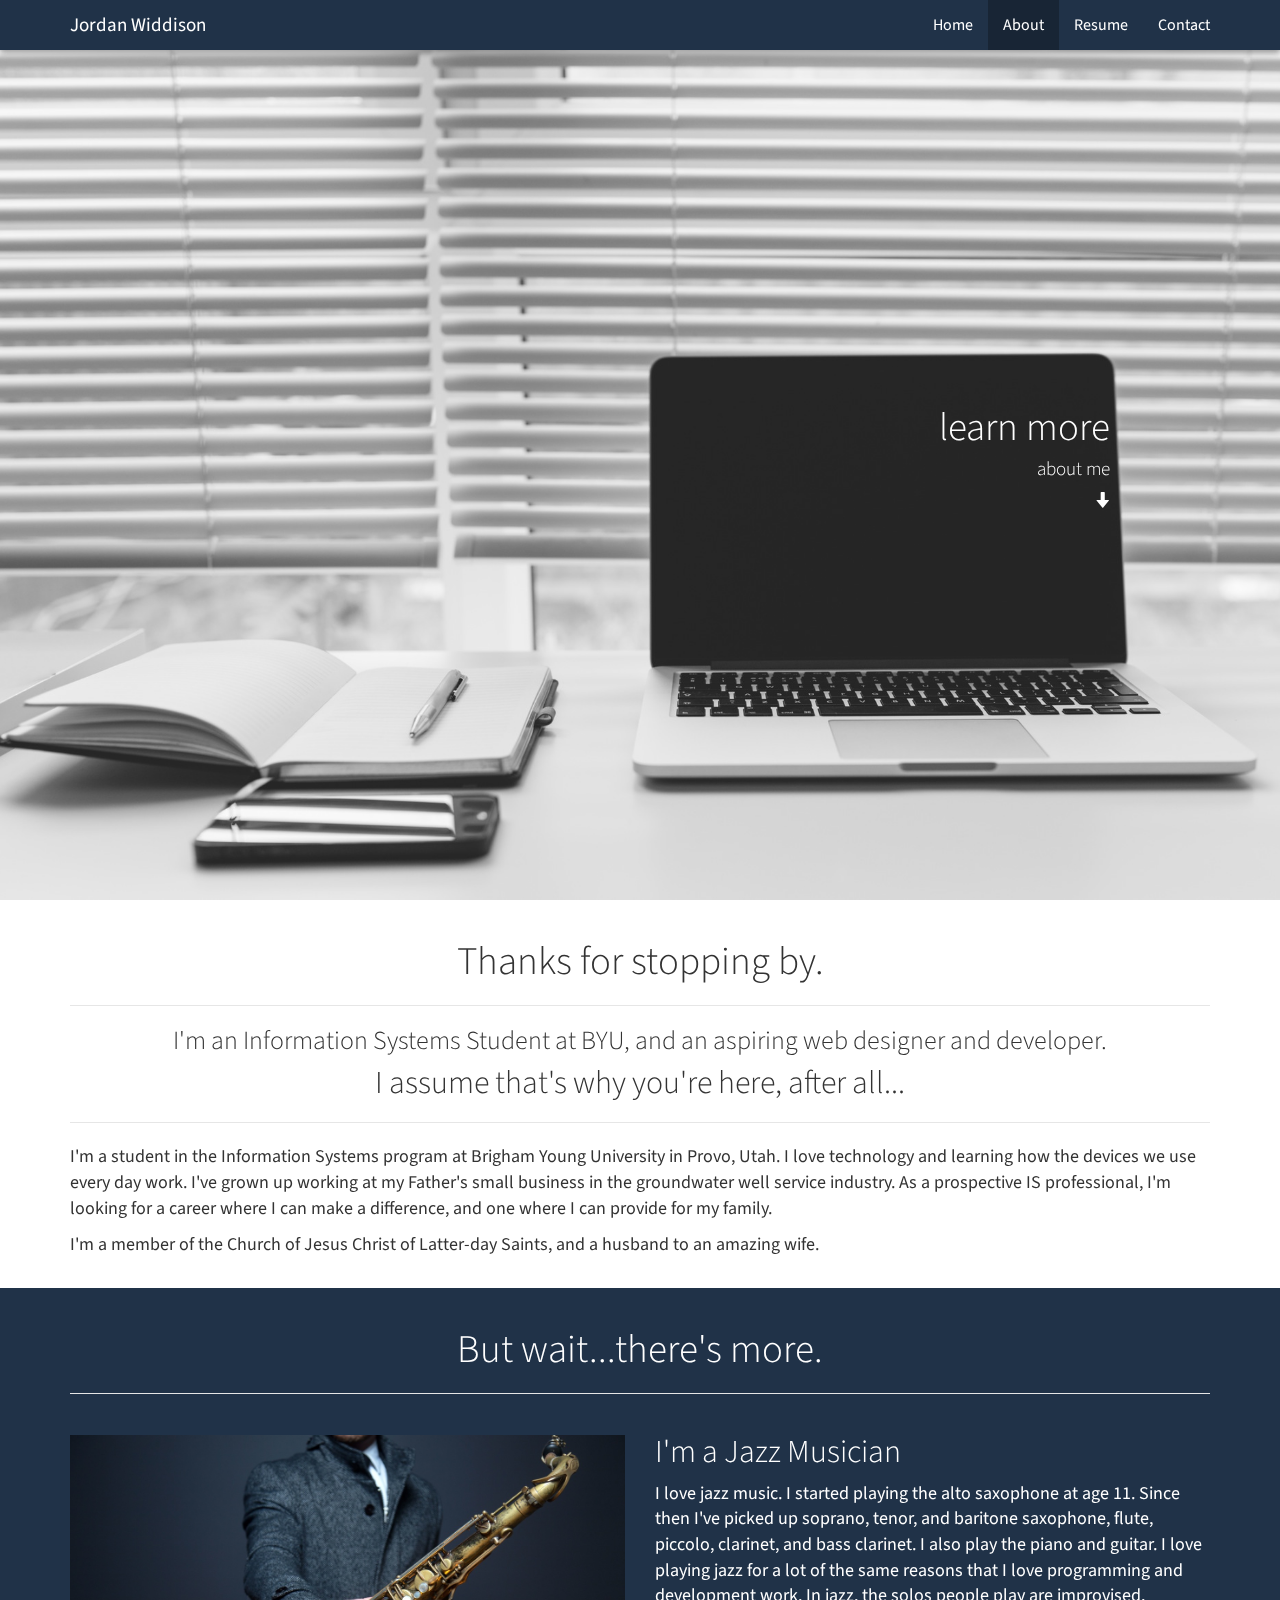
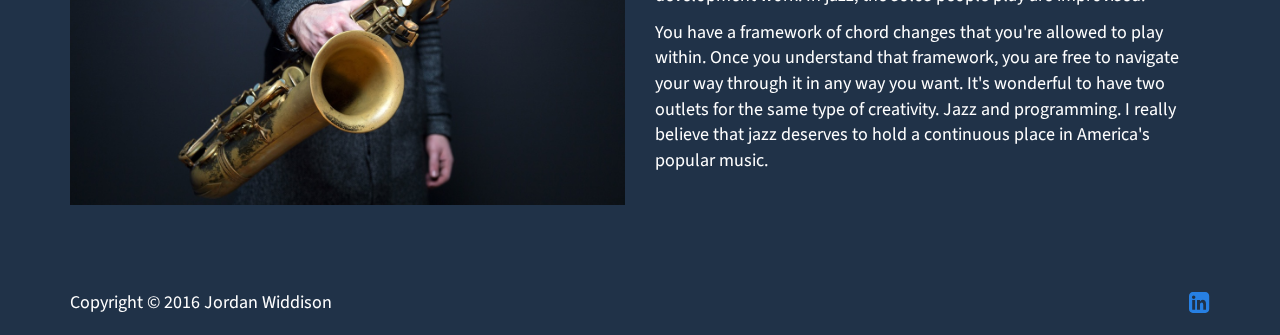
==== about.html @ a9347312 "Fixing the resume a lot.  Removing all the <br /> tags.  'Cause CSS.  Also, Removed a handful of thi" ====
<!DOCTYPE html>
<html>
  <head>
    <title>About - Jordan Widdison</title>
    <meta charset="utf-8">
    <meta http-equiv="X-UA-Compatible" content="IE=edge">
    <meta http-equiv="Content-Type" content="text/html; charset=UTF-8">
    <meta name="HandheldFriendly" content="True">
    <meta name="MobileOptimized" content="320">
    <meta name="viewport" content="initial-scale=1.0, minimum-scale=1.0, user-scalable=0">
    <meta name="apple-mobile-web-app-capable" content="yes">
    <meta name="viewport" content="width=device-width, initial-scale=1.0">
    <link rel="icon" type="img/ico" href="media/pics/j.ico">
    <!-- CSS -->
    <link rel="stylesheet" type="text/css" href="media/bootstrap/css/bootstrap.min.css">
    <link rel="stylesheet" href="https://maxcdn.bootstrapcdn.com/font-awesome/4.6.1/css/font-awesome.min.css">
    <link rel="stylesheet" type="text/css" href="media/animate.css">
    <link rel="stylesheet" type="text/css" href="styles/base.css" />
    <link rel="stylesheet" type="text/css" href="styles/about.css" />
  </head>
  <body>
    <header>
      <div class="navbar navbar-inverse navbar-fixed-top">
        <div class="container">
          <div class="navbar-header">
            <button type="button" class="navbar-toggle" data-toggle="collapse" data-target=".navbar-collapse">
              <span class="sr-only">Toggle navigation</span>
              <span class="icon-bar"></span>
              <span class="icon-bar"></span>
              <span class="icon-bar"></span>
            </button>
          <a class="navbar-brand" href="/">Jordan Widdison</a>
          </div>
          <div class="collapse navbar-collapse navbar-ex1-collapse">
            <ul class="nav navbar-nav navbar-right">
              <li class=""><a href="/">Home</a></li>
              <li class="active"><a href="/about">About</a></li>
              <li class=""><a href="/resume">Resume</a></li>
              <li class=""><a href="/contact">Contact</a></li>
            </ul>
          </div>
        </div>
      </div>
    </header>

    <!-- Parallax Cover Image -->
    <div class="top_cover parallax-window" data-parallax="scroll" data-image-src="media/pics/macbook_5.jpg">
      <div class="container">
        <div class="row">
          <div class="col-md-12 text-right animated fadeIn">
            <div id="top_cover_text" class="text-right white">
              <h1>learn more</h1>
              <h4>about me</h4>
              <span class="glyphicon glyphicon-arrow-down"></span>
            </div>
          </div>
        </div>
      </div>
    </div>

    <!-- Main body content -->
    <div class="container">
      <div class="row">
        <div class="col-md-12">
          <h1 class="text-center">Thanks for stopping by.</h1>
          <hr />
          <h3 class="text-center">I'm an Information Systems Student at BYU, and an aspiring web designer and developer.</h3>
          <h2 class="text-center">I assume that's why you're here, after all...</h2>
          <hr />
          <p>I'm a student in the Information Systems program at Brigham Young University in Provo, Utah.  I love technology and learning how the devices we use every day work.  I've grown up working at my Father's small business in the groundwater well service industry. As a prospective IS professional, I'm looking for a career where I can make a difference, and one where I can provide for my family.</p>
          <p>I'm a member of the Church of Jesus Christ of Latter-day Saints, and a husband to an amazing wife.</p>
        </div>
      </div>
    </div>

    <div class="inverse_section">
      <div class="container">
        <div class="row">
          <div class="col-md-12">
            <h1 class="text-center">But wait...there's more.</h1>
            <hr />
            <div class="row">
              <div class="col-md-6">
                <img src="media/pics/saxophone.jpg" class="img-responsive center-block">
              </div>
              <div class="col-md-6">
                <h2>I'm a Jazz Musician</h2>
                <p>I love jazz music. I started playing the alto saxophone at age 11. Since then I've picked up soprano, tenor, and baritone saxophone, flute, piccolo, clarinet, and bass clarinet. I also play the piano and guitar. I love playing jazz for a lot of the same reasons that I love programming and development work. In jazz, the solos people play are improvised. </p>
                <p>You have a framework of chord changes that you're allowed to play within. Once you understand that framework, you are free to navigate your way through it in any way you want.  It's wonderful to have two outlets for the same type of creativity. Jazz and programming. I really believe that jazz deserves to hold a continuous place in America's popular music.</p>
              </div>
            </div>
          </div>
        </div>
      </div>

      <!-- Footer -->
      <footer>
        <div class="container">
          <div class="row">
            <div class="col-md-12">
              <p style="display:inline;">Copyright &copy; 2016 Jordan Widdison</p>
              <a href="https://www.linkedin.com/in/jordanwiddison"><i class="fa fa-linkedin-square fa-2x pull-right"></i></a>
            </div>
          </div>
        </div>
      </footer>

    </div><!-- inverse_section -->

    <!-- JavaScript -->
    <script src="http://ajax.googleapis.com/ajax/libs/jquery/1.9.1/jquery.min.js"></script>
    <script src="media/bootstrap/js/bootstrap.min.js"></script>
    <script src="media/parallax.min.js"></script>
    <script src="scripts/base.js"></script>

  </body>
</html>
---- styles/base.css ----
body{
  font-size: 16px;
}

h2{
  margin-top:0px;
}

img{
  margin-bottom:25px;
}

p{
  font-size:18px;
}

footer{
  font-size:.75em;
}

.navbar-inverse{
  background-color:#203248;
  border-bottom:none;
  box-shadow: 0 3px 6px rgba(0,0,0,0.16), 0 3px 6px rgba(0,0,0,0.23);
}

.navbar-inverse .navbar-nav>.active>a{
  background-color: #182535;
}

.row{
  padding-top:20px;
  padding-bottom:20px;
}

.white{
  color:white;
}

.pad{
  min-height:100px;
}

.top_cover{
  background-attachment: fixed;
  background-size:cover;
  background-position:center;
  /*To center content vertically*/
  /*display: flex;
  flex-direction: column;
  justify-content: center;*/
}

#top_cover_text{
  margin-top:26%;
}

.inverse_section{
  background-color:#203248;
  color:white;
}

.parallax-window {
  min-height: 700px;
  background: transparent;
}
---- styles/about.css ----
.top_cover{
  background-position: right;
  display: flex;
  flex-direction: column;
  justify-content: center;
}

#top_cover_text{
  margin-top:0%;
  margin-right:100px;
}
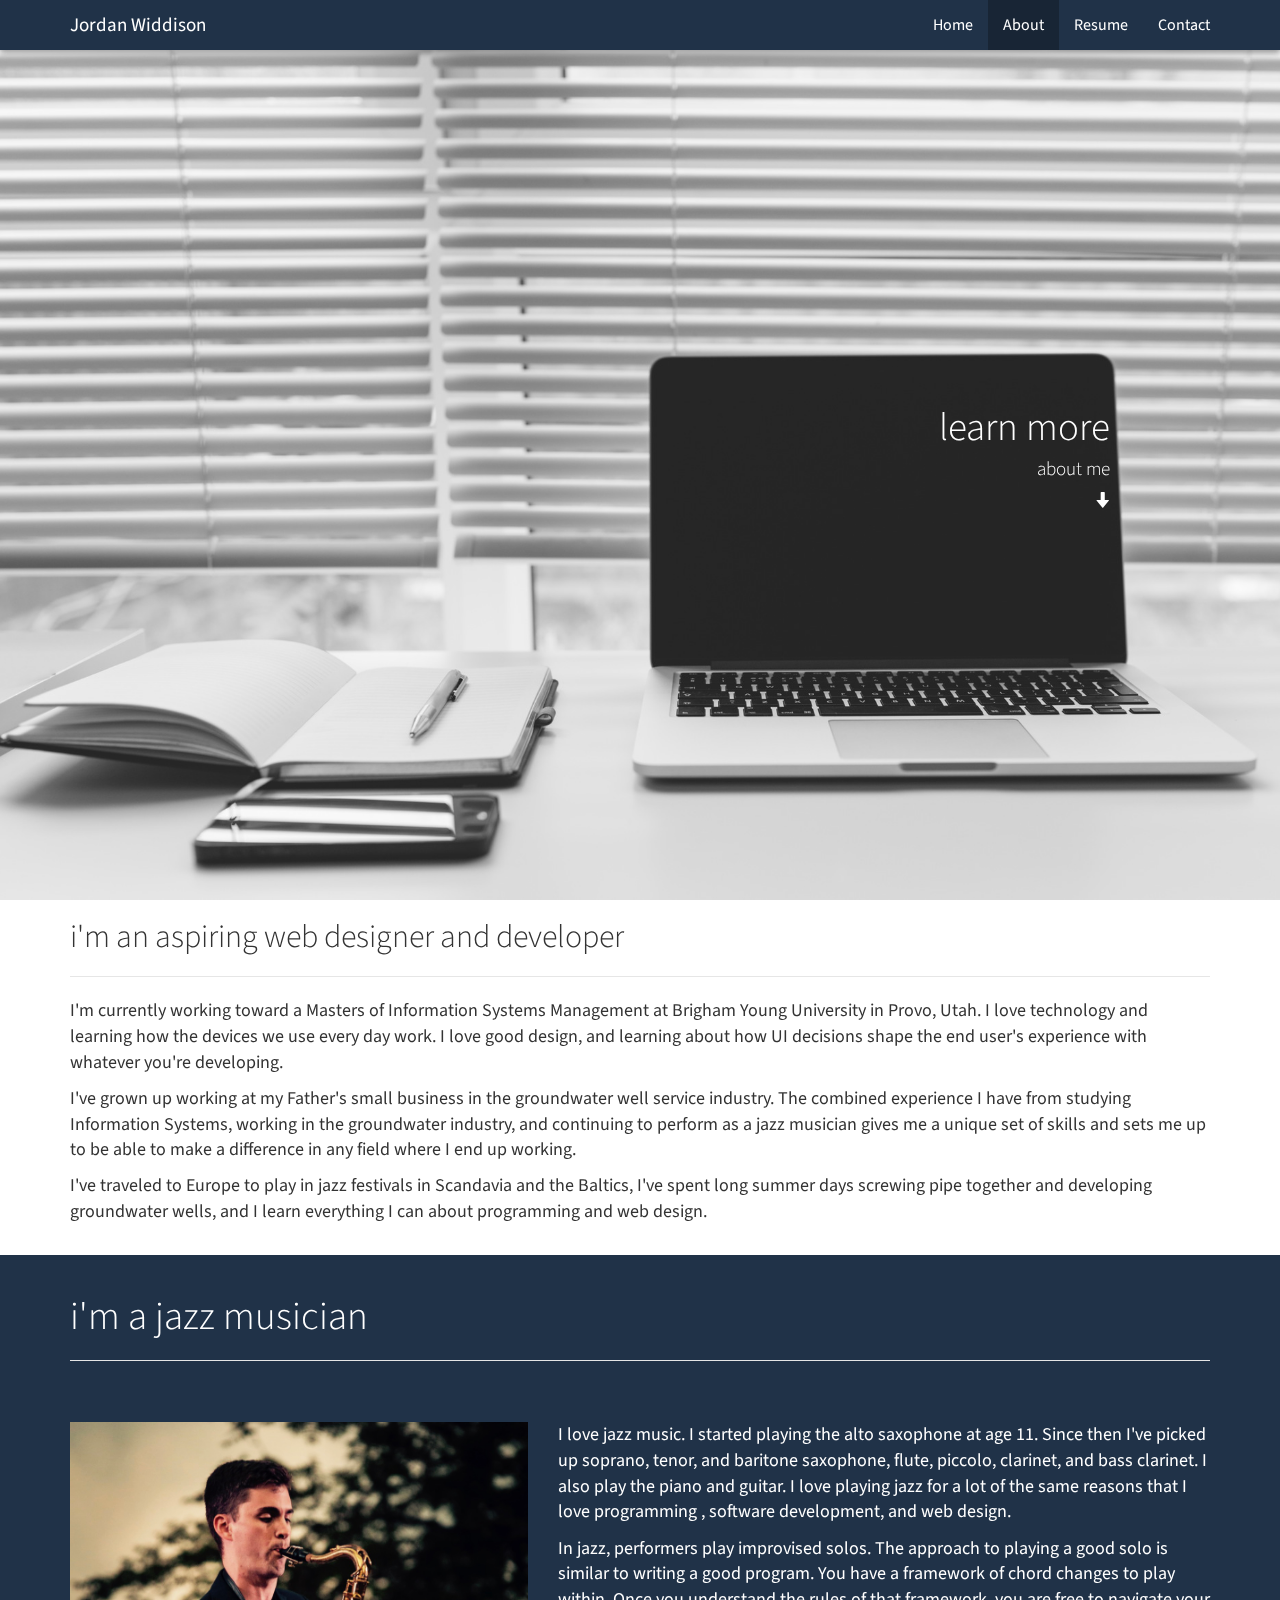
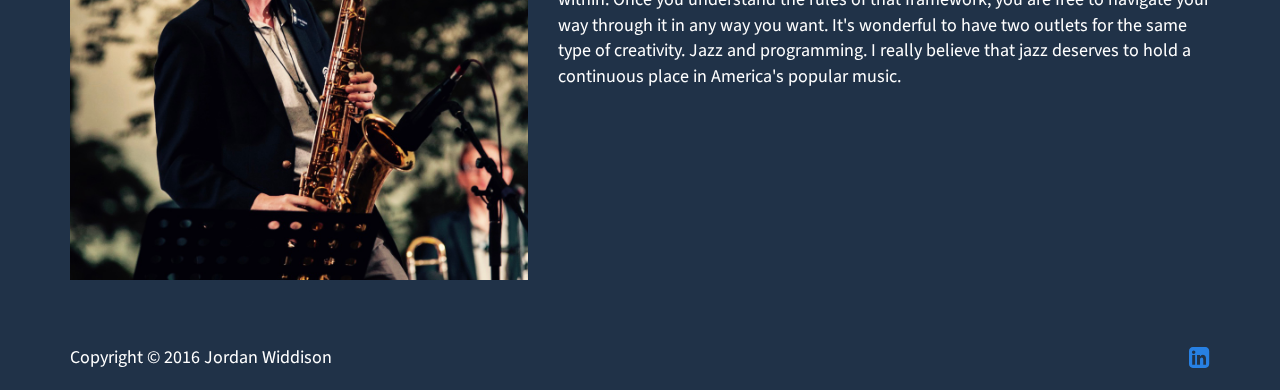
==== commit f063cf5b: "Working on the about page.  Changed a few pictures, and re-writing the content on the about page so " ====
--- a/about.html
+++ b/about.html
@@ -58,17 +58,14 @@
       </div>
     </div>
 
-    <!-- Main body content -->
     <div class="container">
       <div class="row">
         <div class="col-md-12">
-          <h1 class="text-center">Thanks for stopping by.</h1>
+          <h2>i'm an aspiring web designer and developer</h2>
           <hr />
-          <h3 class="text-center">I'm an Information Systems Student at BYU, and an aspiring web designer and developer.</h3>
-          <h2 class="text-center">I assume that's why you're here, after all...</h2>
-          <hr />
-          <p>I'm a student in the Information Systems program at Brigham Young University in Provo, Utah.  I love technology and learning how the devices we use every day work.  I've grown up working at my Father's small business in the groundwater well service industry. As a prospective IS professional, I'm looking for a career where I can make a difference, and one where I can provide for my family.</p>
-          <p>I'm a member of the Church of Jesus Christ of Latter-day Saints, and a husband to an amazing wife.</p>
+          <p>I'm currently working toward a Masters of Information Systems Management at Brigham Young University in Provo, Utah.  I love technology and learning how the devices we use every day work.  I love good design, and learning about how UI decisions shape the end user's experience with whatever you're developing.</p>
+          <p>I've grown up working at my Father's small business in the groundwater well service industry. The combined experience I have from studying Information Systems, working in the groundwater industry, and continuing to perform as a jazz musician gives me a unique set of skills and sets me up to be able to make a difference in any field where I end up working.</p>
+          <p>I've traveled to Europe to play in jazz festivals in Scandavia and the Baltics, I've spent long summer days screwing pipe together and developing groundwater wells, and I learn everything I can about programming and web design.</p>
         </div>
       </div>
     </div>
@@ -77,18 +74,17 @@
       <div class="container">
         <div class="row">
           <div class="col-md-12">
-            <h1 class="text-center">But wait...there's more.</h1>
+            <h1>i'm a jazz musician</h1>
             <hr />
-            <div class="row">
-              <div class="col-md-6">
-                <img src="media/pics/saxophone.jpg" class="img-responsive center-block">
-              </div>
-              <div class="col-md-6">
-                <h2>I'm a Jazz Musician</h2>
-                <p>I love jazz music. I started playing the alto saxophone at age 11. Since then I've picked up soprano, tenor, and baritone saxophone, flute, piccolo, clarinet, and bass clarinet. I also play the piano and guitar. I love playing jazz for a lot of the same reasons that I love programming and development work. In jazz, the solos people play are improvised. </p>
-                <p>You have a framework of chord changes that you're allowed to play within. Once you understand that framework, you are free to navigate your way through it in any way you want.  It's wonderful to have two outlets for the same type of creativity. Jazz and programming. I really believe that jazz deserves to hold a continuous place in America's popular music.</p>
-              </div>
-            </div>
+          </div>
+        </div>
+        <div class="row">
+          <div class="col-md-5">
+            <img src="media/pics/jazz.jpg" class="img-responsive center-block">
+          </div>
+          <div class="col-md-7">
+            <p>I love jazz music. I started playing the alto saxophone at age 11. Since then I've picked up soprano, tenor, and baritone saxophone, flute, piccolo, clarinet, and bass clarinet. I also play the piano and guitar. I love playing jazz for a lot of the same reasons that I love programming , software development, and web design.</p>
+            <p>In jazz, performers play improvised solos.  The approach to playing a good solo is similar to writing a good program. You have a framework of chord changes to play within. Once you understand the rules of that framework, you are free to navigate your way through it in any way you want.  It's wonderful to have two outlets for the same type of creativity. Jazz and programming. I really believe that jazz deserves to hold a continuous place in America's popular music.</p>
           </div>
         </div>
       </div>
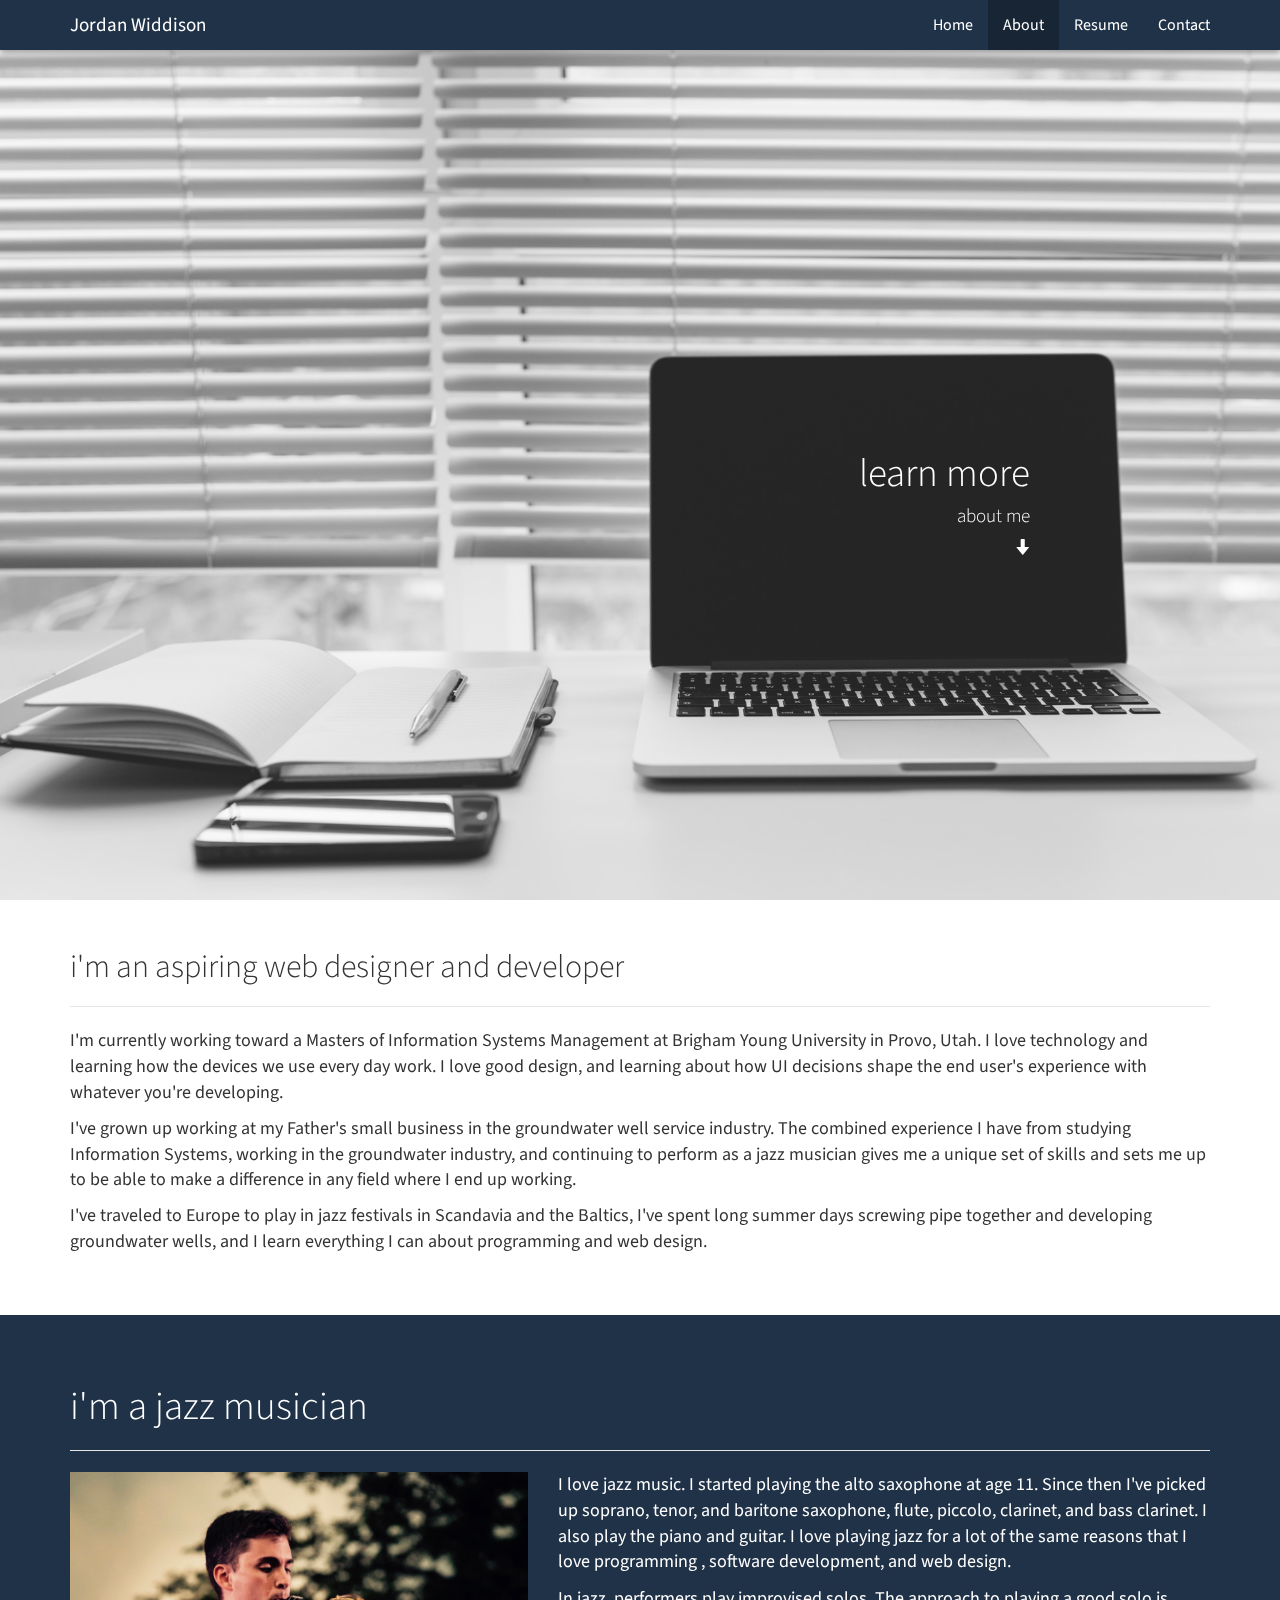
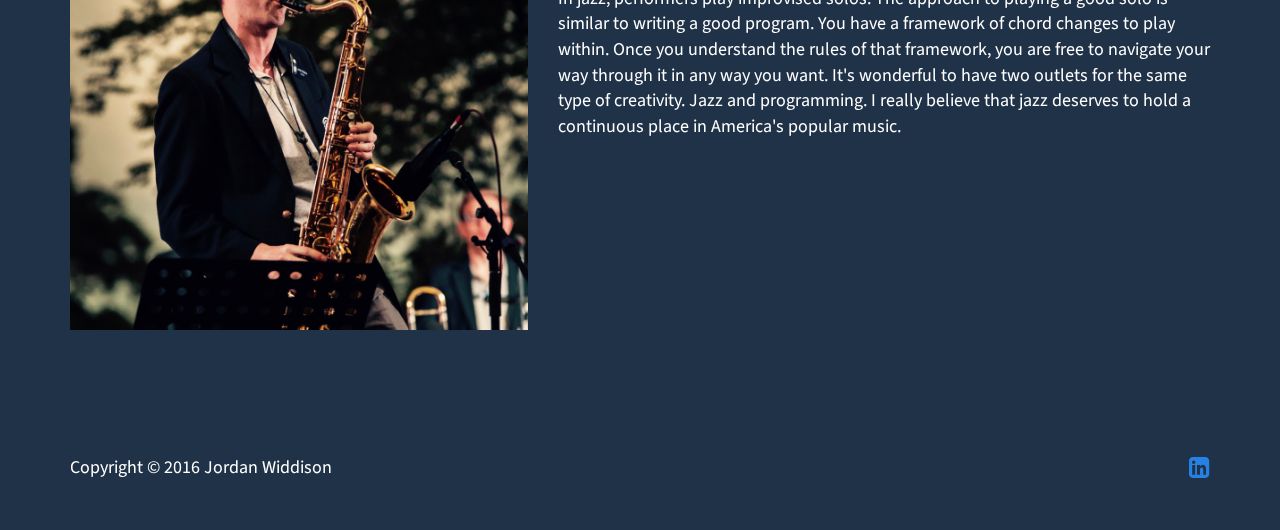
==== commit a8b2bd0d: "Just a few more changes to the about page.  Still not settled on anything yet for sure." ====
--- a/about.html
+++ b/about.html
@@ -77,8 +77,6 @@
             <h1>i'm a jazz musician</h1>
             <hr />
           </div>
-        </div>
-        <div class="row">
           <div class="col-md-5">
             <img src="media/pics/jazz.jpg" class="img-responsive center-block">
           </div>
--- a/styles/about.css
+++ b/styles/about.css
@@ -1,11 +1,15 @@
 .top_cover{
-  background-position: right;
+  background-position: center;
   display: flex;
   flex-direction: column;
   justify-content: center;
 }
 
 #top_cover_text{
-  margin-top:0%;
-  margin-right:100px;
+  margin-top:10%;
+  margin-right:180px;
 }
+
+.row{
+  padding: 50px 0;
+}
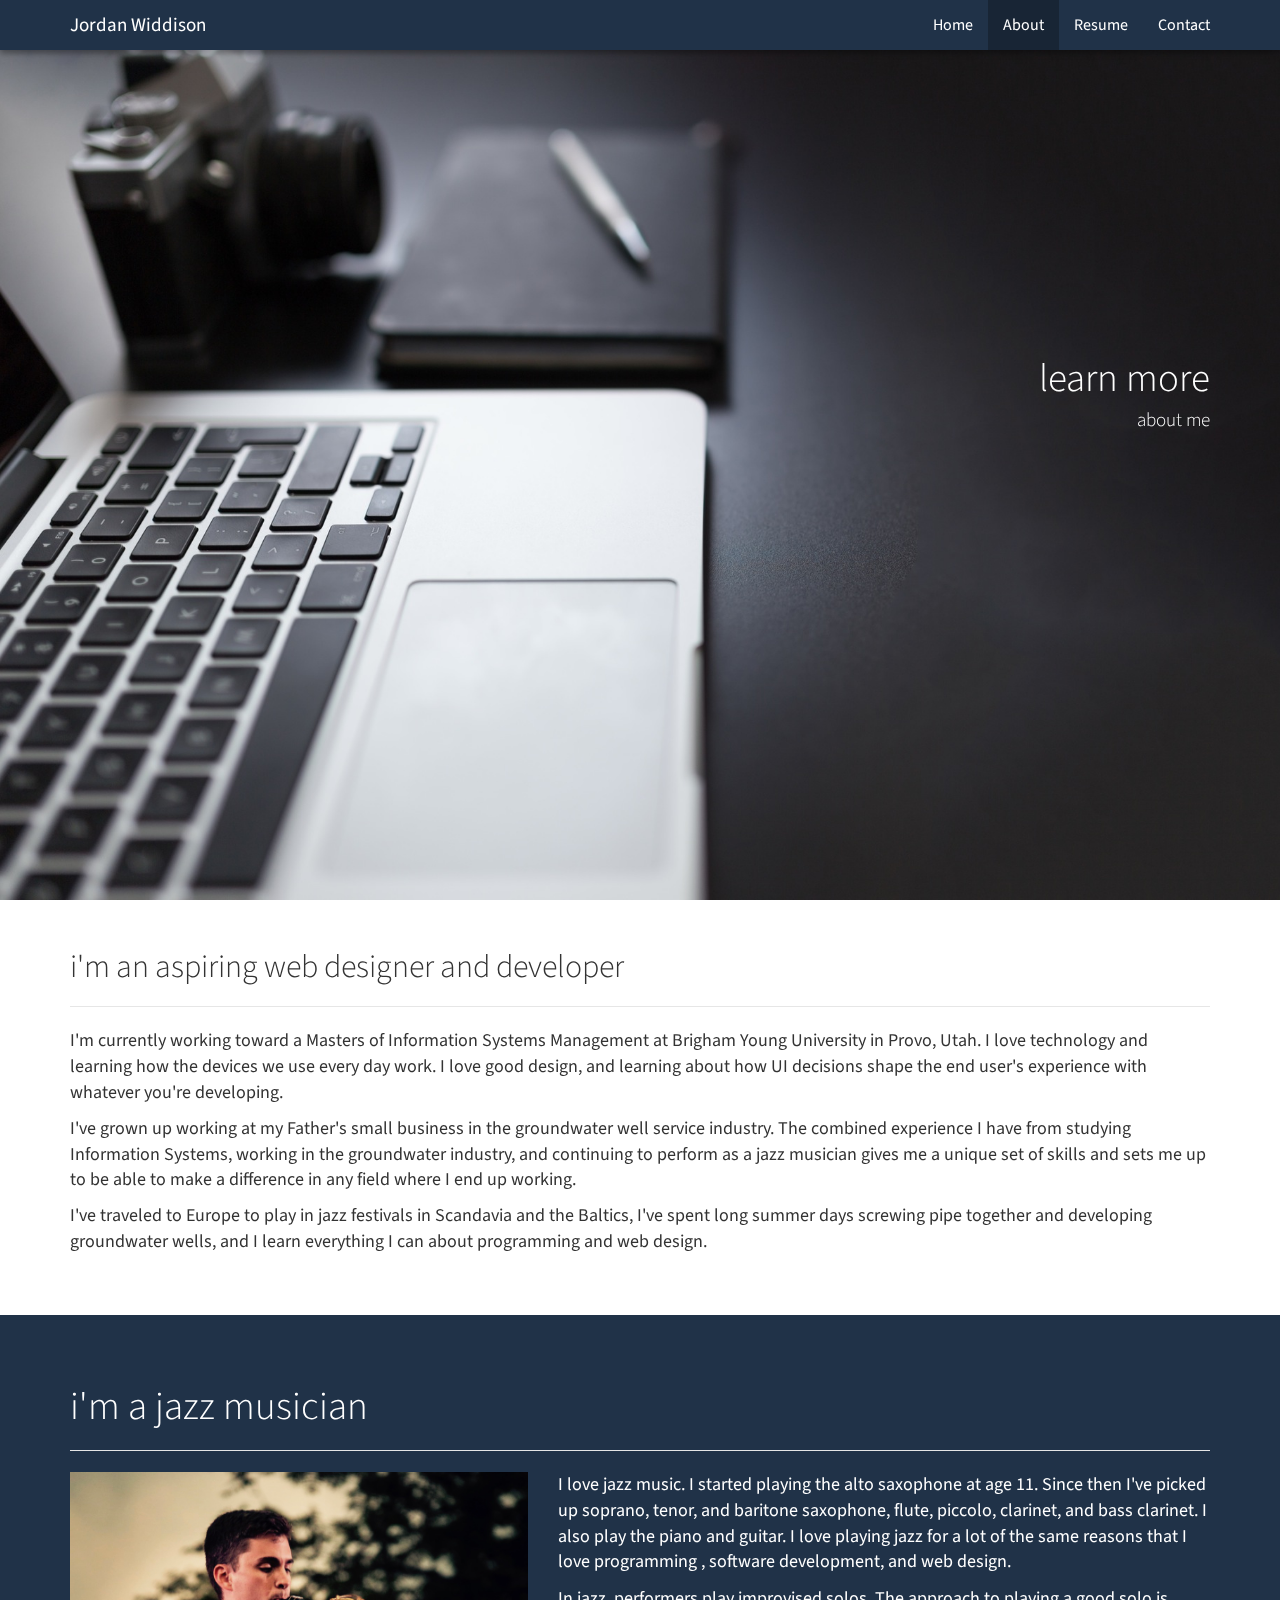
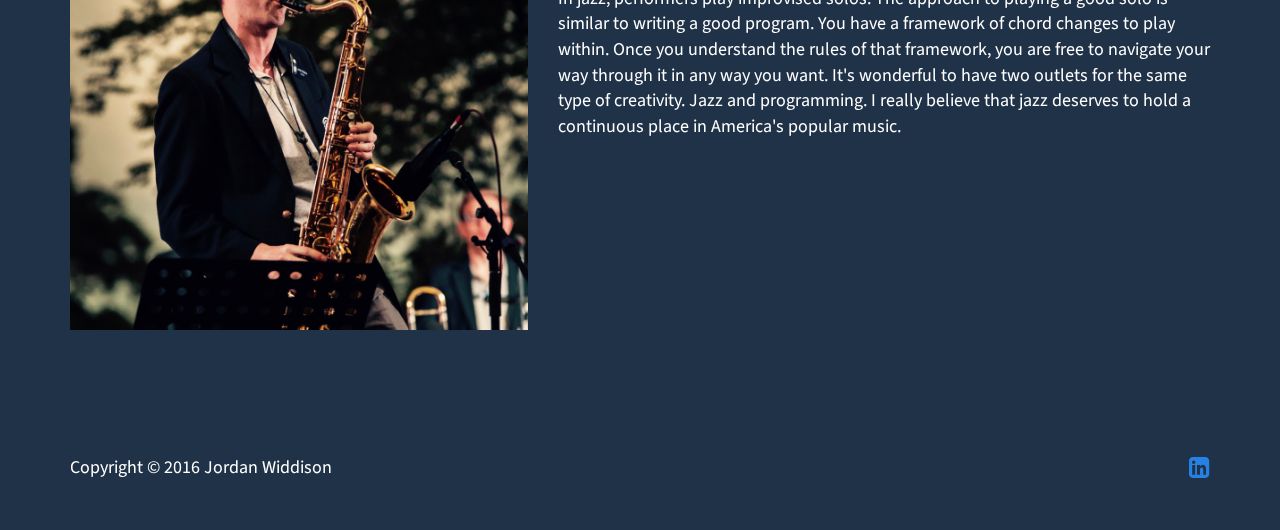
==== commit 4c25abe9: "More UI changes.  Toying with different pictures and stuff.  Gonna push it up to the develop.jordanw" ====
--- a/about.html
+++ b/about.html
@@ -44,14 +44,14 @@
     </header>
 
     <!-- Parallax Cover Image -->
-    <div class="top_cover parallax-window" data-parallax="scroll" data-image-src="media/pics/macbook_5.jpg">
+    <div class="top_cover parallax-window" data-parallax="scroll" data-image-src="media/pics/macbook_9.jpg">
       <div class="container">
         <div class="row">
           <div class="col-md-12 text-right animated fadeIn">
             <div id="top_cover_text" class="text-right white">
               <h1>learn more</h1>
               <h4>about me</h4>
-              <span class="glyphicon glyphicon-arrow-down"></span>
+              <!-- <span class="glyphicon glyphicon-arrow-down"></span> -->
             </div>
           </div>
         </div>
--- a/styles/about.css
+++ b/styles/about.css
@@ -1,13 +1,13 @@
 .top_cover{
-  background-position: center;
+  /*background-position: center;
   display: flex;
   flex-direction: column;
-  justify-content: center;
+  justify-content: center;*/
 }
 
 #top_cover_text{
-  margin-top:10%;
-  margin-right:180px;
+  margin-top:27%;
+  /*margin-right:180px;*/
 }
 
 .row{
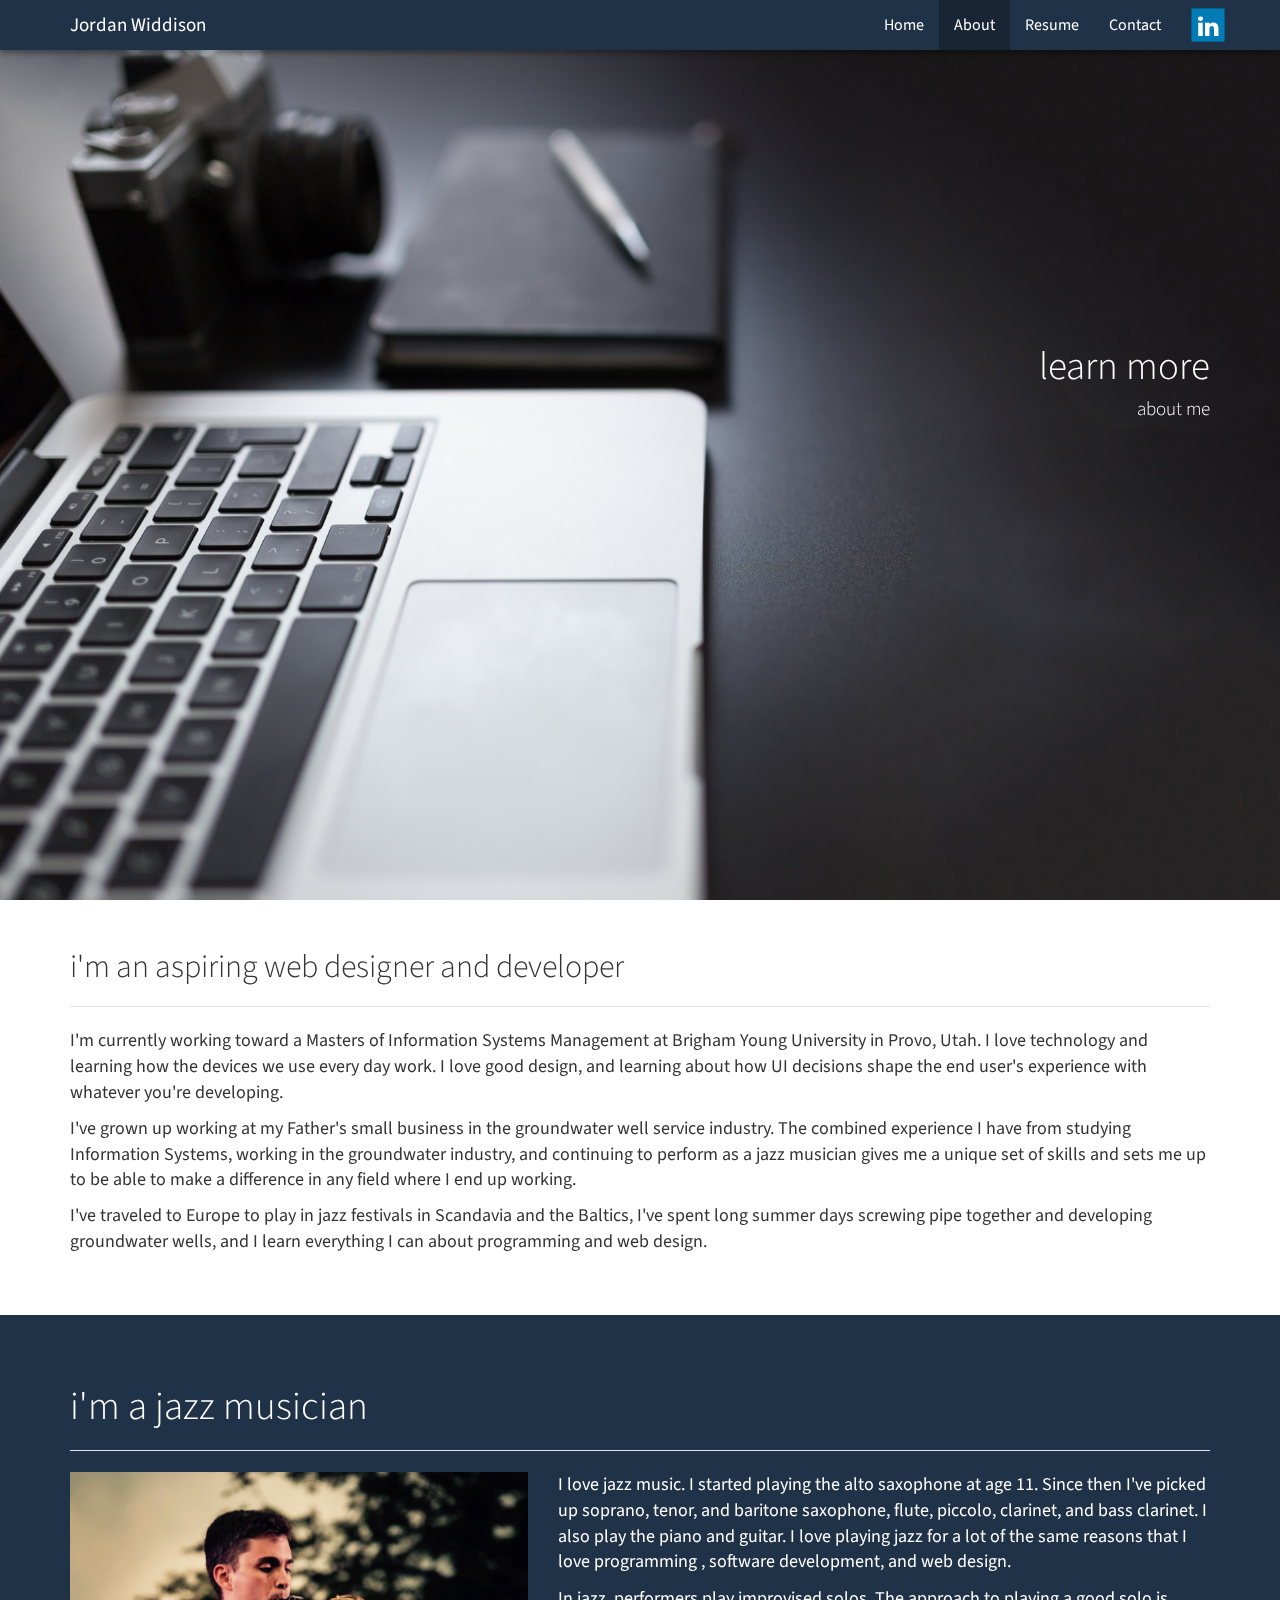
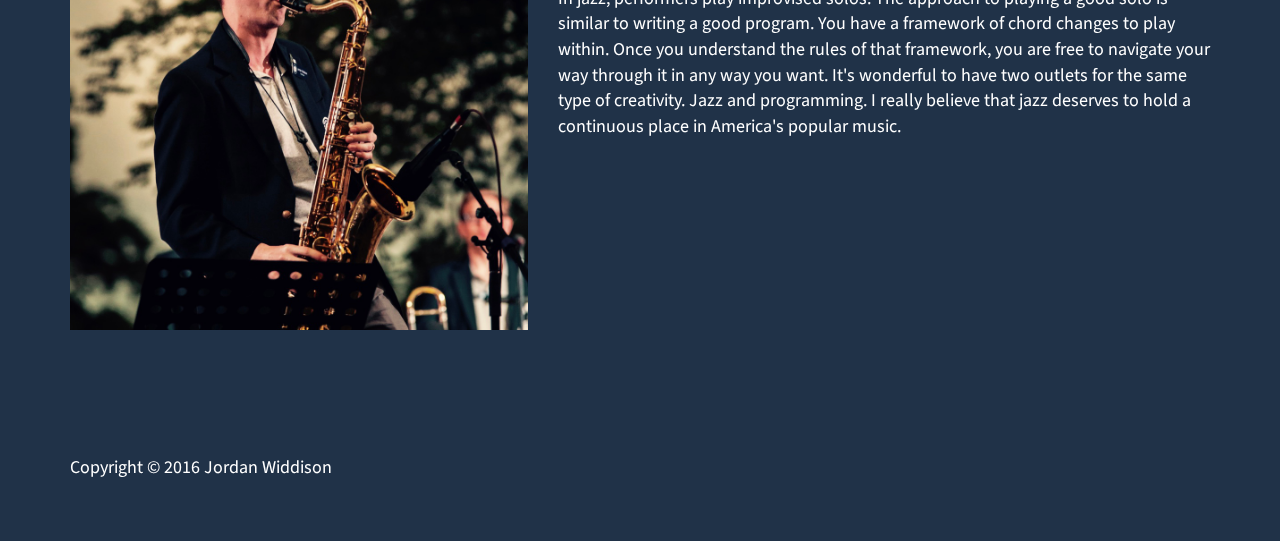
==== commit f6d940ef: "Added social media button to menu bar on the top, and pulled it out of footer." ====
--- a/about.html
+++ b/about.html
@@ -14,6 +14,7 @@
     <!-- CSS -->
     <link rel="stylesheet" type="text/css" href="media/bootstrap/css/bootstrap.min.css">
     <link rel="stylesheet" href="https://maxcdn.bootstrapcdn.com/font-awesome/4.6.1/css/font-awesome.min.css">
+    <link rel="stylesheet" type="text/css" href="media/bootstrap-social.css" />
     <link rel="stylesheet" type="text/css" href="media/animate.css">
     <link rel="stylesheet" type="text/css" href="styles/base.css" />
     <link rel="stylesheet" type="text/css" href="styles/about.css" />
@@ -37,6 +38,11 @@
               <li class="active"><a href="/about">About</a></li>
               <li class=""><a href="/resume">Resume</a></li>
               <li class=""><a href="/contact">Contact</a></li>
+              <li class="">
+                <a class="btn btn-social-icon btn-linkedin" id="linkedin_button" href="https://www.linkedin.com/in/jordanwiddison">
+                  <span class="fa fa-linkedin"></span>
+                </a>
+              </li>
             </ul>
           </div>
         </div>
@@ -51,7 +57,6 @@
             <div id="top_cover_text" class="text-right white">
               <h1>learn more</h1>
               <h4>about me</h4>
-              <!-- <span class="glyphicon glyphicon-arrow-down"></span> -->
             </div>
           </div>
         </div>
@@ -92,8 +97,7 @@
         <div class="container">
           <div class="row">
             <div class="col-md-12">
-              <p style="display:inline;">Copyright &copy; 2016 Jordan Widdison</p>
-              <a href="https://www.linkedin.com/in/jordanwiddison"><i class="fa fa-linkedin-square fa-2x pull-right"></i></a>
+              <p>Copyright &copy; 2016 Jordan Widdison</p>
             </div>
           </div>
         </div>
--- a/styles/base.css
+++ b/styles/base.css
@@ -61,6 +61,12 @@
 }
 
 .parallax-window {
-  min-height: 700px;
+  min-height: 300px;
   background: transparent;
 }
+
+#linkedin_button{
+  margin-top:8px;
+  border-radius:2px;
+  margin-left:15px;
+}
--- a/styles/about.css
+++ b/styles/about.css
@@ -6,8 +6,7 @@
 }
 
 #top_cover_text{
-  margin-top:27%;
-  /*margin-right:180px;*/
+  margin-top:26%;
 }
 
 .row{
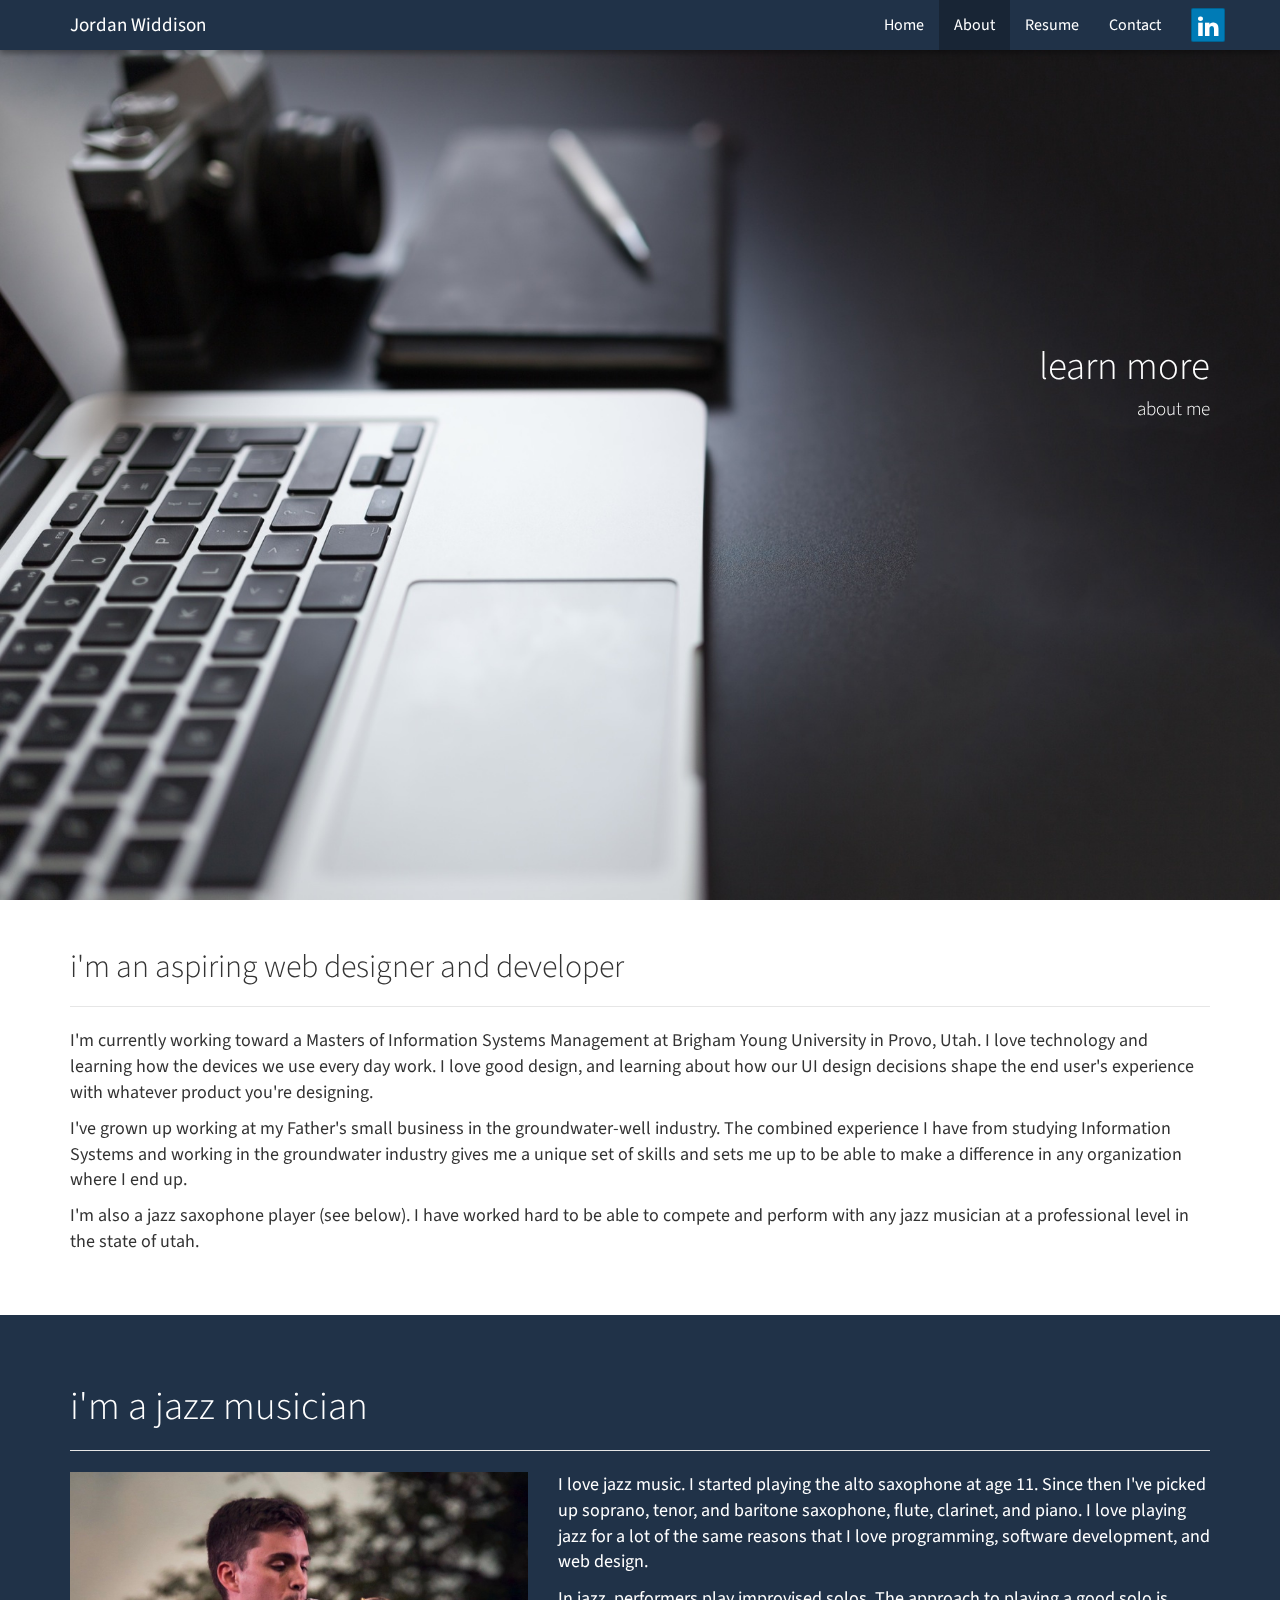
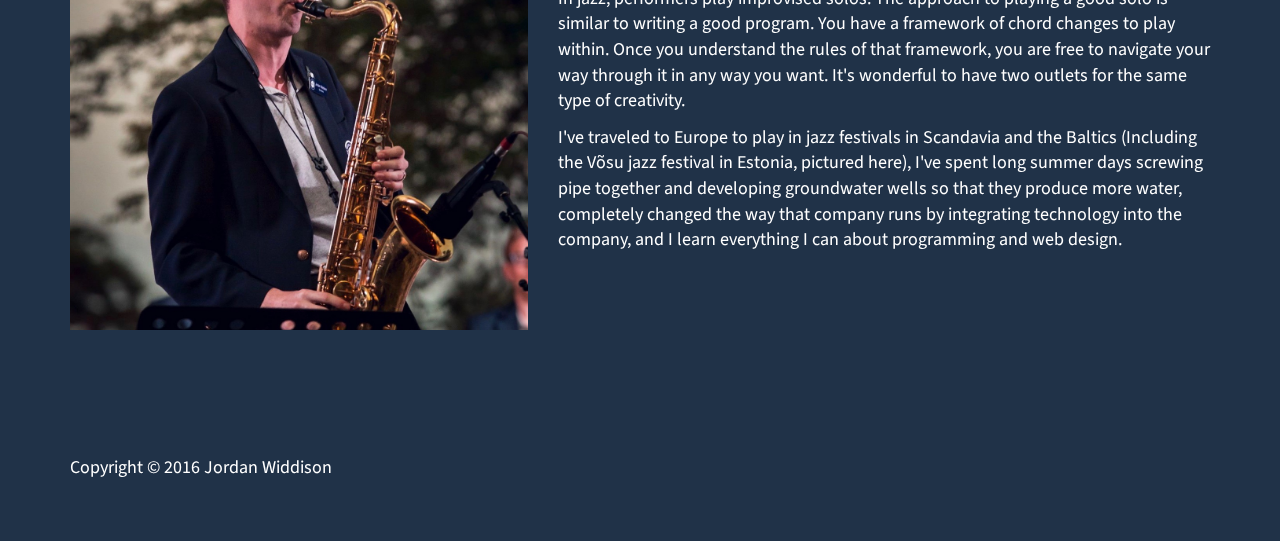
==== commit af89773a: "Slight refactoring of top_cover_text classes (pulling class names out of enclosing div, to be more d" ====
--- a/about.html
+++ b/about.html
@@ -12,10 +12,10 @@
     <meta name="viewport" content="width=device-width, initial-scale=1.0">
     <link rel="icon" type="img/ico" href="media/pics/j.ico">
     <!-- CSS -->
-    <link rel="stylesheet" type="text/css" href="media/bootstrap/css/bootstrap.min.css">
-    <link rel="stylesheet" href="https://maxcdn.bootstrapcdn.com/font-awesome/4.6.1/css/font-awesome.min.css">
+    <link rel="stylesheet" type="text/css" href="media/bootstrap/css/bootstrap.min.css" />
+    <link rel="stylesheet" href="https://maxcdn.bootstrapcdn.com/font-awesome/4.6.1/css/font-awesome.min.css" />
     <link rel="stylesheet" type="text/css" href="media/bootstrap-social.css" />
-    <link rel="stylesheet" type="text/css" href="media/animate.css">
+    <link rel="stylesheet" type="text/css" href="media/animate.css" />
     <link rel="stylesheet" type="text/css" href="styles/base.css" />
     <link rel="stylesheet" type="text/css" href="styles/about.css" />
   </head>
@@ -53,8 +53,8 @@
     <div class="top_cover parallax-window" data-parallax="scroll" data-image-src="media/pics/macbook_9.jpg">
       <div class="container">
         <div class="row">
-          <div class="col-md-12 text-right animated fadeIn">
-            <div id="top_cover_text" class="text-right white">
+          <div class="col-md-12">
+            <div id="top_cover_text" class="text-right animated fadeIn white">
               <h1>learn more</h1>
               <h4>about me</h4>
             </div>
@@ -68,9 +68,9 @@
         <div class="col-md-12">
           <h2>i'm an aspiring web designer and developer</h2>
           <hr />
-          <p>I'm currently working toward a Masters of Information Systems Management at Brigham Young University in Provo, Utah.  I love technology and learning how the devices we use every day work.  I love good design, and learning about how UI decisions shape the end user's experience with whatever you're developing.</p>
-          <p>I've grown up working at my Father's small business in the groundwater well service industry. The combined experience I have from studying Information Systems, working in the groundwater industry, and continuing to perform as a jazz musician gives me a unique set of skills and sets me up to be able to make a difference in any field where I end up working.</p>
-          <p>I've traveled to Europe to play in jazz festivals in Scandavia and the Baltics, I've spent long summer days screwing pipe together and developing groundwater wells, and I learn everything I can about programming and web design.</p>
+          <p>I'm currently working toward a Masters of Information Systems Management at Brigham Young University in Provo, Utah. I love technology and learning how the devices we use every day work. I love good design, and learning about how our UI design decisions shape the end user's experience with whatever product you're designing.</p>
+          <p>I've grown up working at my Father's small business in the groundwater-well industry. The combined experience I have from studying Information Systems and working in the groundwater industry gives me a unique set of skills and sets me up to be able to make a difference in any organization where I end up.</p>
+          <p>I'm also a jazz saxophone player (see below). I have worked hard to be able to compete and perform with any jazz musician at a professional level in the state of utah.</p>
         </div>
       </div>
     </div>
@@ -86,8 +86,9 @@
             <img src="media/pics/jazz.jpg" class="img-responsive center-block">
           </div>
           <div class="col-md-7">
-            <p>I love jazz music. I started playing the alto saxophone at age 11. Since then I've picked up soprano, tenor, and baritone saxophone, flute, piccolo, clarinet, and bass clarinet. I also play the piano and guitar. I love playing jazz for a lot of the same reasons that I love programming , software development, and web design.</p>
-            <p>In jazz, performers play improvised solos.  The approach to playing a good solo is similar to writing a good program. You have a framework of chord changes to play within. Once you understand the rules of that framework, you are free to navigate your way through it in any way you want.  It's wonderful to have two outlets for the same type of creativity. Jazz and programming. I really believe that jazz deserves to hold a continuous place in America's popular music.</p>
+            <p>I love jazz music. I started playing the alto saxophone at age 11. Since then I've picked up soprano, tenor, and baritone saxophone, flute, clarinet, and piano. I love playing jazz for a lot of the same reasons that I love programming, software development, and web design.</p>
+            <p>In jazz, performers play improvised solos. The approach to playing a good solo is similar to writing a good program. You have a framework of chord changes to play within. Once you understand the rules of that framework, you are free to navigate your way through it in any way you want. It's wonderful to have two outlets for the same type of creativity.</p>
+            <p>I've traveled to Europe to play in jazz festivals in Scandavia and the Baltics (Including the V&otilde;su jazz festival in Estonia, pictured here), I've spent long summer days screwing pipe together and developing groundwater wells so that they produce more water, completely changed the way that company runs by integrating technology into the company, and I learn everything I can about programming and web design.</p>
           </div>
         </div>
       </div>
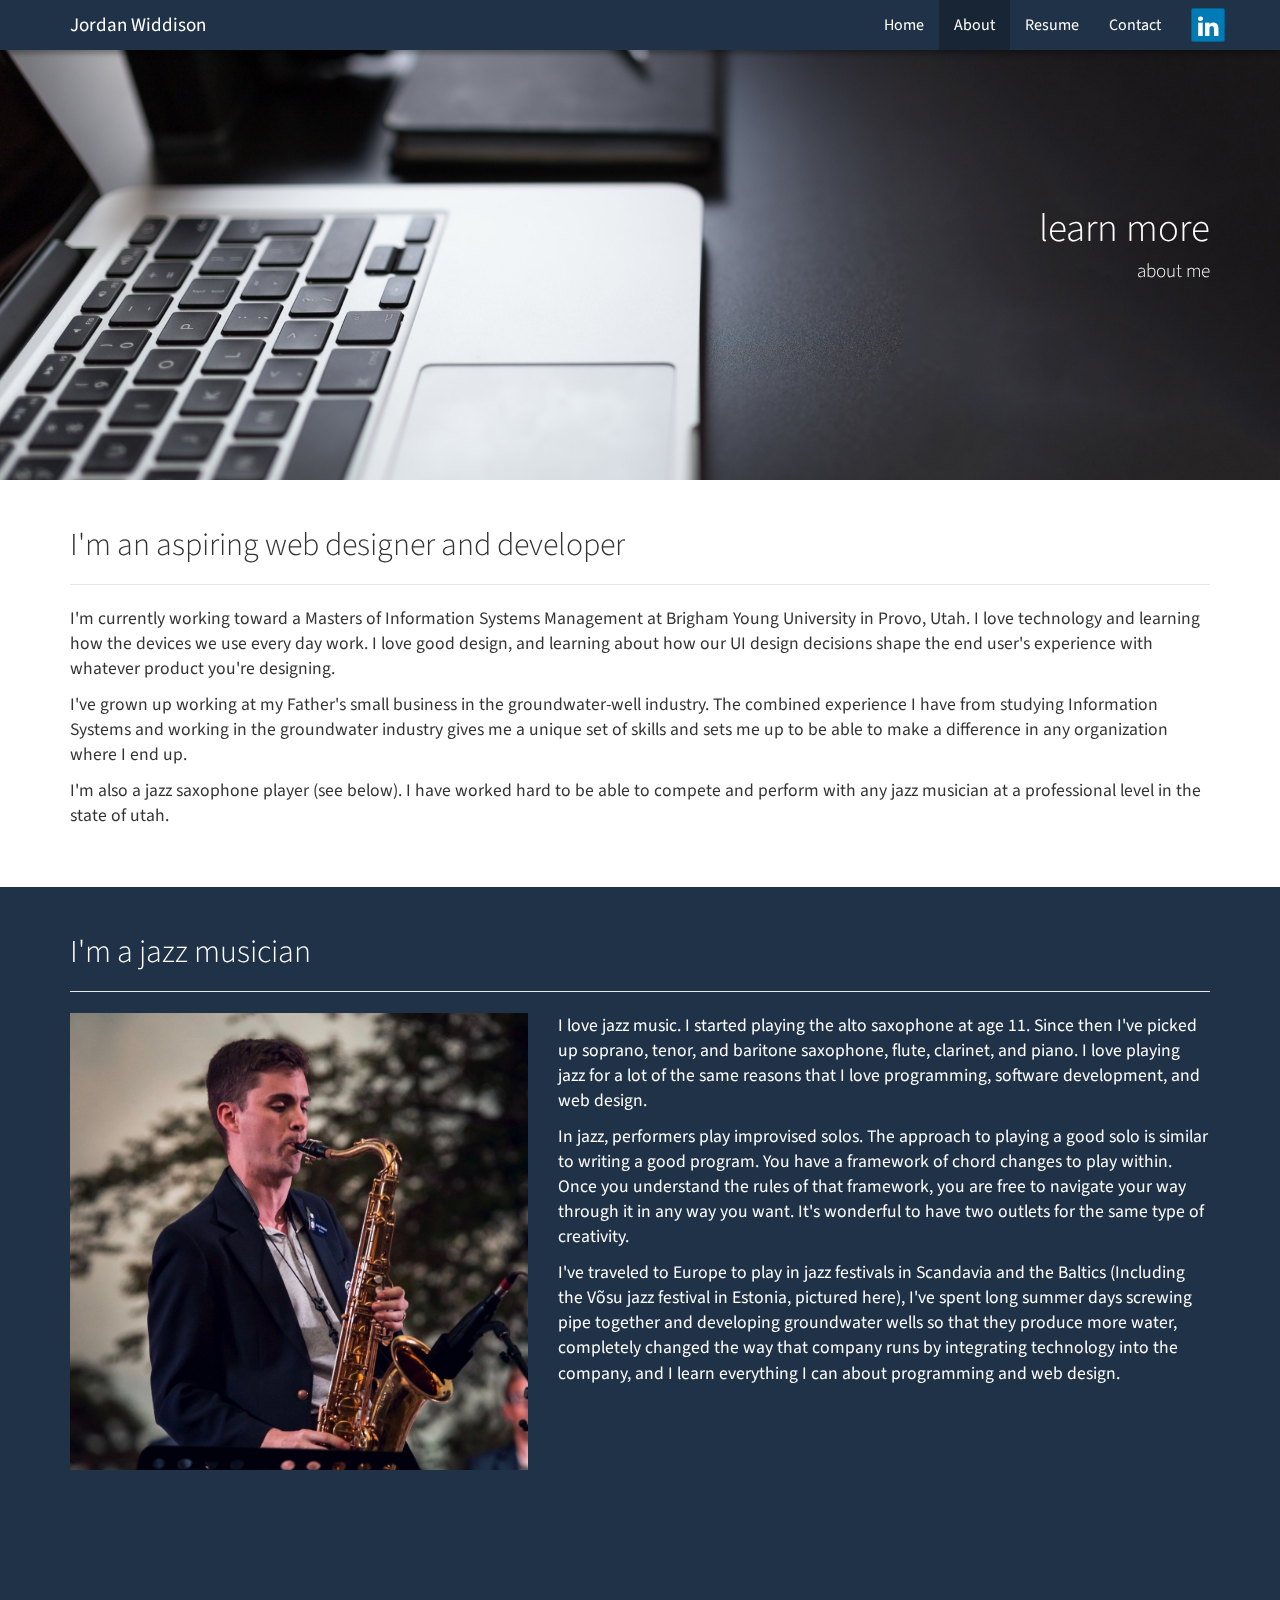
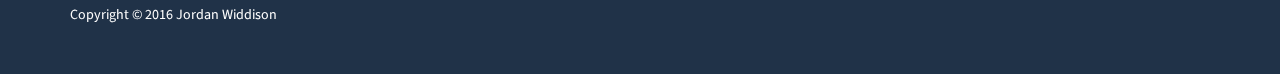
==== commit 4b2d9404: "Part way through doing another massive UI overhaul." ====
--- a/about.html
+++ b/about.html
@@ -50,11 +50,11 @@
     </header>
 
     <!-- Parallax Cover Image -->
-    <div class="top_cover parallax-window" data-parallax="scroll" data-image-src="media/pics/macbook_9.jpg">
+    <div class="cover_image parallax-window" data-parallax="scroll" data-image-src="media/pics/macbook_9.jpg">
       <div class="container">
         <div class="row">
           <div class="col-md-12">
-            <div id="top_cover_text" class="text-right animated fadeIn white">
+            <div id="cover_image_text" class="text-right animated fadeIn white">
               <h1>learn more</h1>
               <h4>about me</h4>
             </div>
@@ -66,7 +66,7 @@
     <div class="container">
       <div class="row">
         <div class="col-md-12">
-          <h2>i'm an aspiring web designer and developer</h2>
+          <h2>I'm an aspiring web designer and developer</h2>
           <hr />
           <p>I'm currently working toward a Masters of Information Systems Management at Brigham Young University in Provo, Utah. I love technology and learning how the devices we use every day work. I love good design, and learning about how our UI design decisions shape the end user's experience with whatever product you're designing.</p>
           <p>I've grown up working at my Father's small business in the groundwater-well industry. The combined experience I have from studying Information Systems and working in the groundwater industry gives me a unique set of skills and sets me up to be able to make a difference in any organization where I end up.</p>
@@ -79,7 +79,7 @@
       <div class="container">
         <div class="row">
           <div class="col-md-12">
-            <h1>i'm a jazz musician</h1>
+            <h2>I'm a jazz musician</h2>
             <hr />
           </div>
           <div class="col-md-5">
--- a/styles/base.css
+++ b/styles/base.css
@@ -1,72 +1,87 @@
-body{
-  font-size: 16px;
-}
+body { font-size: 16px; }
+h2 { margin-top: 0; }
+h3 { margin-top: 3em; }
+img { margin-bottom: 3em; }
+p { font-size: 1.1em; }
+footer { font-size: .80em; }
 
-h2{
-  margin-top:0px;
-}
-
-img{
-  margin-bottom:25px;
-}
-
-p{
-  font-size:18px;
-}
-
-footer{
-  font-size:.75em;
-}
-
-.navbar-inverse{
+.navbar-inverse {
   background-color:#203248;
   border-bottom:none;
   box-shadow: 0 3px 6px rgba(0,0,0,0.16), 0 3px 6px rgba(0,0,0,0.23);
 }
 
-.navbar-inverse .navbar-nav>.active>a{
+.navbar-inverse .navbar-nav>.active>a {
   background-color: #182535;
 }
 
-.row{
-  padding-top:20px;
-  padding-bottom:20px;
+.row {
+  padding: 3em 0;
 }
 
-.white{
+.white {
   color:white;
 }
 
-.pad{
-  min-height:100px;
+.cover_image {
+  background-attachment: fixed;
+  background-size:cover;
+  /*background-position:center;*/
+  min-height: 30em;
+  /*To center content vertically*/
+  display: flex;
+  flex-direction: column;
+  justify-content: center;
 }
 
-.top_cover{
-  background-attachment: fixed;
-  background-size:cover;
-  background-position:center;
-  /*To center content vertically*/
-  /*display: flex;
-  flex-direction: column;
-  justify-content: center;*/
+#top_cover {
+  height:50em;
 }
 
-#top_cover_text{
-  margin-top:26%;
+#about_cover {
+  background-position: right center;
 }
 
-.inverse_section{
+#top_cover {
+  margin-top: -7em;
+}
+
+.inverse_section {
   background-color:#203248;
   color:white;
 }
 
-.parallax-window {
-  min-height: 300px;
-  background: transparent;
+.text-primary {
+  margin-top: 2em;
 }
 
-#linkedin_button{
-  margin-top:8px;
-  border-radius:2px;
-  margin-left:15px;
+#linkedin_button {
+  margin-top: 8px;
+  border-radius: 2px;
+  margin-left: 15px;
 }
+
+/*Contact form stuff*/
+td, th, tr {
+  padding-right: 20px;
+  margin-top: 10px;
+}
+
+#id_name, #id_phone, #id_email, #id_message {
+  margin-top: 10px;
+  margin-bottom: 10px;
+  border-radius: 5px;
+}
+
+.formbutton {
+  margin-right: 5px;
+  border-radius: 5px;
+}
+
+textarea {
+    resize: none;
+}
+
+label {
+  font-weight: 100;
+}
